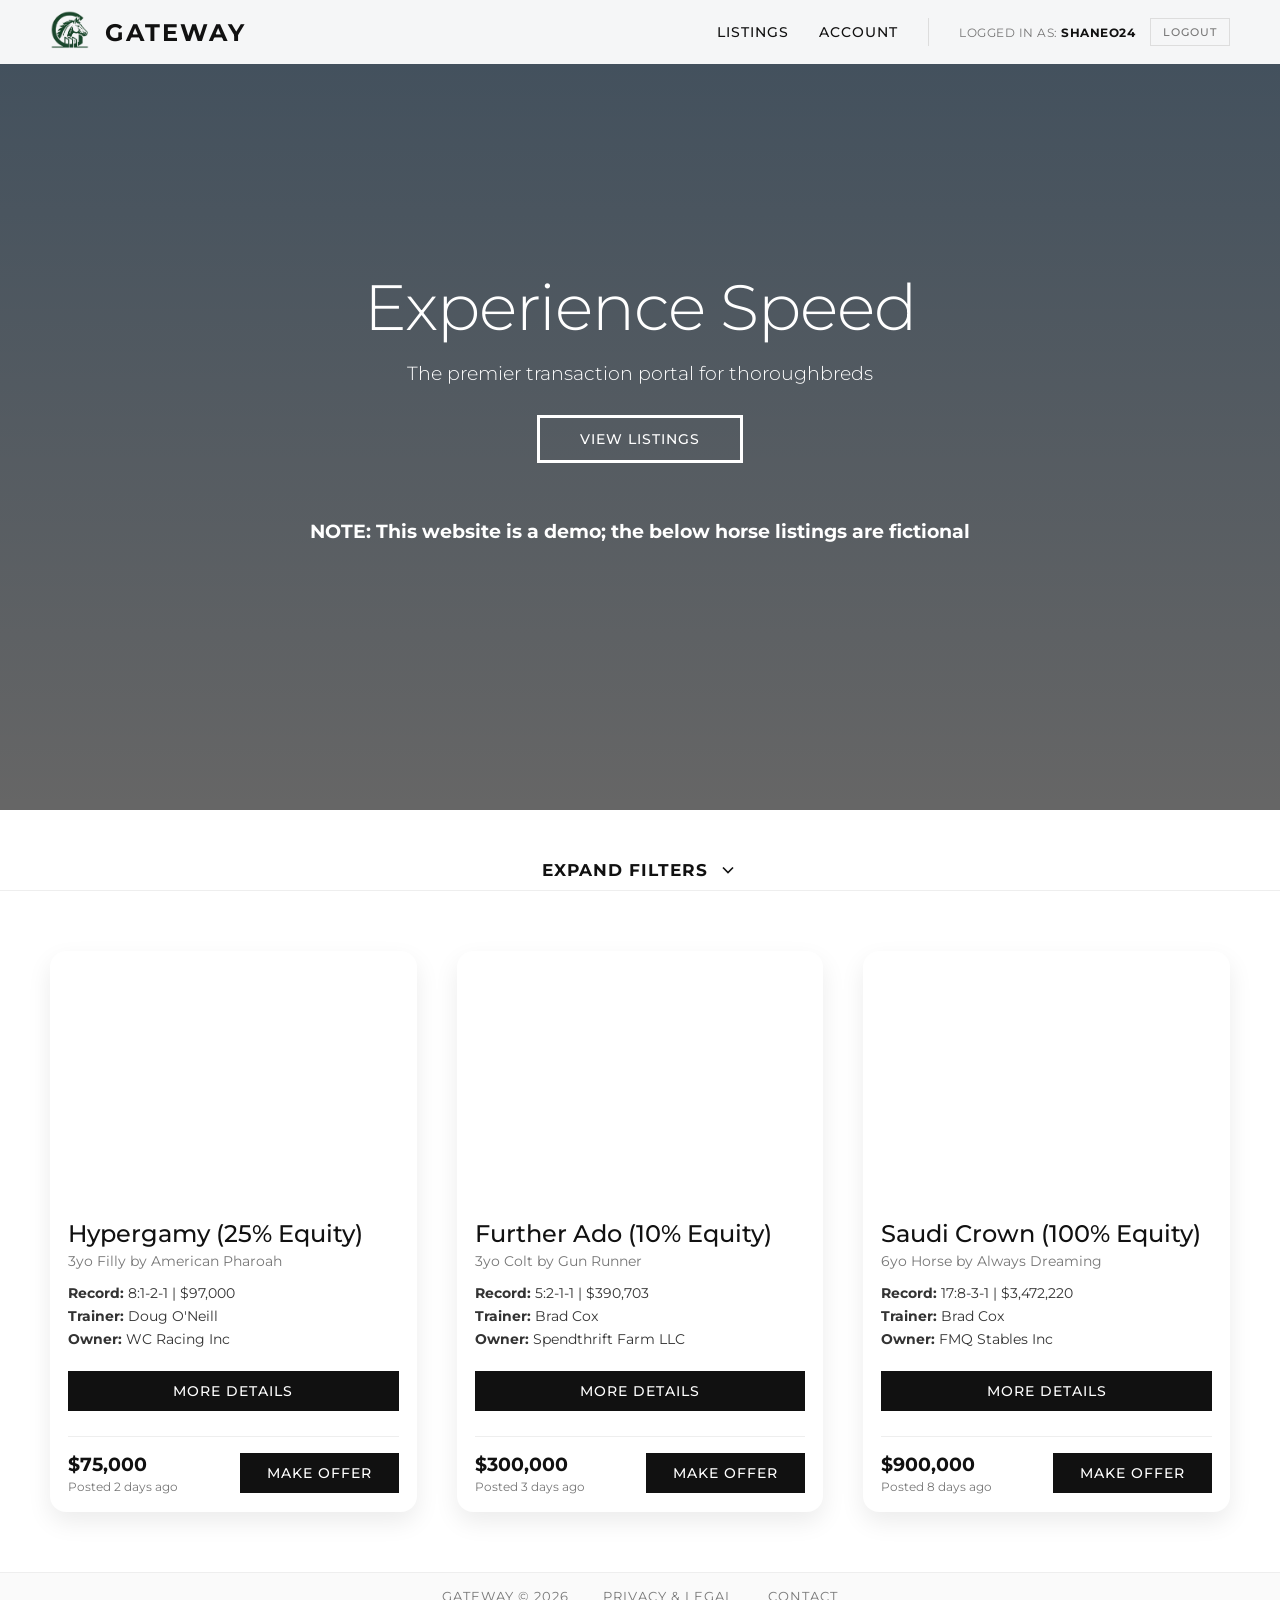
==== index.html @ f7ad6dd2 "Add files via upload" ====
<!DOCTYPE html>
<html lang="en">
<head>
    <meta charset="UTF-8">
    <meta name="viewport" content="width=device-width, initial-scale=1.0">
    <title>Gateway - The Thoroughbred Marketplace</title>
    <link href="https://fonts.googleapis.com/css2?family=Montserrat:wght@300;500;700&display=swap" rel="stylesheet">
    <link rel="stylesheet" href="style.css?v=2">
</head>
<body>
    <header>
        <div class="logo-container">
            <a href="index.html"><img src="gatewaylogo-notext.png" alt="Gateway Logo" class="site-logo"></a>
            <h1 class="brand-name">GATEWAY</h1>
        </div>
        <nav>
            <a href="#listings">Listings</a>
            <a href="account.html">Account</a>
			<div class="auth-status">
				<span class="user-greeting">Logged in as: <strong>Shaneo24</strong></span>
				<button class="logout-btn">Logout</button>
			</div>
        </nav>
    </header>

    <section class="hero">
        <div class="hero-content">
            <h2>Experience Speed</h2>
            <p>The premier transaction portal for thoroughbreds</p>
            <a href="#listings"><button class="hero-btn">View Listings</button></a>
			<br>
			<br>
			<br>
			<br>
			<h3>NOTE: This website is a demo; the below horse listings are fictional</h3>
        </div>
    </section>

	<section id="listings" class="filters-wrapper">
		<button class="filters-toggle" id="filters-toggle">
			<h3><span>Expand Filters</span></h3>
			<svg class="chevron" viewBox="0 0 24 24" width="20" height="20" stroke="currentColor" stroke-width="2" fill="none"><polyline points="6 9 12 15 18 9"></polyline></svg>
        </button>
	
		<div class="filters-container" id="filters-content">
			<div class="filter-group">
				<span class="filter-title">Age</span>
				<div class="checkbox-group">
					<label><input type="checkbox" name="age" value="yearling"> Yearlings</label>
					<label><input type="checkbox" name="age" value="2yo"> 2-Year-Olds</label>
					<label><input type="checkbox" name="age" value="3yo"> 3-Year-Olds</label>
					<label><input type="checkbox" name="age" value="older"> 4 & Older</label>
				</div>
			</div>

			<div class="filter-group">
				<span class="filter-title">Gender</span>
				<div class="checkbox-group">
					<label><input type="checkbox" name="gender" value="male"> Colt/Horse</label>
					<label><input type="checkbox" name="gender" value="female"> Filly/Mare</label>
					<label><input type="checkbox" name="gender" value="gelding"> Gelding</label>
				</div>
			</div>
			
			<div class="filter-group">
				<span class="filter-title">Selling As</span>
				<div class="checkbox-group">
					<label><input type="checkbox" name="type" value="hora"> Horse of Racing Age</label>
					<label><input type="checkbox" name="type" value="yearling"> Yearling</label>
					<label><input type="checkbox" name="type" value="2yoIT"> 2yo in Training</label>
					<label><input type="checkbox" name="type" value="broodmare"> Broodmare</label>
				</div>
			</div>

			<div class="filter-group">
				<span class="filter-title">Asking Price</span>
				<div class="checkbox-group">
					<label><input type="checkbox" name="price" value="under50k"> Under $50,000</label>
					<label><input type="checkbox" name="price" value="50k-100k"> $50,000 - $100,000</label>
					<label><input type="checkbox" name="price" value="100k-200k"> $100,000 - $200,000</label>
					<label><input type="checkbox" name="price" value="over200k"> Over $200,000</label>
				</div>
			</div>
		
			<div class="filter-action">
				<button class="filter-btn" id="apply-btn">Apply Filters</button>
				<button class="clear-btn" id="clear-btn">Clear Filters</button>
			</div>
		</div>

    </section>

    <section class="listings">
        <div id="Hypergamy" class="card" data-age="3yo" data-gender="female" data-type="hora" data-price="50k-100k">
            <div class="card-img" style="background-image: url('https://paulickreport.com/.image/c_fill,w_1200,h_900,g_faces:center/MjE5NDAxMzU3NjE3MDEzODMw/unnamed.jpg'); background-size: cover;"></div>
            <div class="card-content">
                <h3>Hypergamy (25% Equity)</h3>
                <p class="specs">3yo Filly by American Pharoah</p>
                <div class="details">
                    <span><strong>Record:</strong> 8:1-2-1 | $97,000</span>
                    <span><strong>Trainer:</strong> Doug O'Neill</span>
					<span><strong>Owner:</strong> WC Racing Inc<br><br></span>
					<button class="bid-btn" onclick="window.location.href='hypergamy.html'">More Details</button>
                </div>
                <div class="card-footer">
                    <div class="price">$75,000 <span class="time">Posted 2 days ago</span></div>
                    <button class="bid-btn" onclick="window.location.href='hypergamy.html#make-offer'">Make Offer</button>
                </div>
            </div>
        </div>

        <div id="Further Ado" class="card" data-age="3yo" data-gender="male" data-type="hora" data-price="over200k">
            <div class="card-img" style="background-image: url('https://www.thoroughbreddailynews.com/wp-content/uploads/2025/10/FurtherAdo_PRINT_CoadyMedia.jpg'); background-size: cover;"></div>
            <div class="card-content">
                <h3>Further Ado (10% Equity)</h3>
                <p class="specs">3yo Colt by Gun Runner</p>
                <div class="details">
                    <span><strong>Record:</strong> 5:2-1-1 | $390,703</span>
                    <span><strong>Trainer:</strong> Brad Cox</span>
					<span><strong>Owner:</strong> Spendthrift Farm LLC<br><br></span>
					<button class="bid-btn">More Details</button>
                </div>
                <div class="card-footer">
                    <div class="price">$300,000 <span class="time">Posted 3 days ago</span></div>
                    <button class="bid-btn">Make Offer</button>
                </div>
            </div>
        </div>

        <div id="Saudi Crown" class="card" data-age="older" data-gender="male" data-type="hora" data-price="over200k">
            <div class="card-img" style="background-image: url('https://www.thoroughbreddailynews.com/wp-content/uploads/2023/10/Saudi-Crown-PA-Derby-SA6_6053-Sarah-Andrew.jpg'); background-size: cover;"></div>
            <div class="card-content">
                <h3>Saudi Crown (100% Equity)</h3>
                <p class="specs">6yo Horse by Always Dreaming</p>
                <div class="details">
                    <span><strong>Record:</strong> 17:8-3-1 | $3,472,220</span>
                    <span><strong>Trainer:</strong> Brad Cox</span>
					<span><strong>Owner:</strong> FMQ Stables Inc<br><br></span>
					<button class="bid-btn">More Details</button>
                </div>
                <div class="card-footer">
                    <div class="price">$900,000 <span class="time">Posted 8 days ago</span></div>
                    <button class="bid-btn">Make Offer</button>
                </div>
            </div>
        </div>
		
    </section>

    <footer>
        <div class="footer-links">
            <a href="#">Gateway © 2026</a>
            <a href="#">Privacy & Legal</a>
            <a href="#">Contact</a>
        </div>
    </footer>
	<script src="script.js?v=2"></script>
</body>
</html>
---- style.css ----
/* --- Global Styles & Reset --- */
* {
    margin: 0;
    padding: 0;
    box-sizing: border-box;
}

body {
    /* Using the new sleek font */
    font-family: 'Montserrat', sans-serif;
    background-color: #ffffff; /* Pure white */
    color: #111; /* Almost black */
    -webkit-font-smoothing: antialiased;
}

/* --- Header & Navigation --- */
header {
    display: flex;
    justify-content: space-between;
    align-items: center;
    padding: 10px 50px;
    background-color: rgba(255, 255, 255, 0.95);
    position: fixed; /* Keeps header at the top when scrolling */
    width: 100%;
    z-index: 100;
}

.logo-container {
    display: flex;
    align-items: center;
    gap: 15px;
}

.site-logo {
    height: 40px;
    width: auto;
    object-fit: contain;
}

.brand-name {
    font-weight: 700;
    font-size: 1.5rem;
    letter-spacing: 2px;
}

nav a {
    text-decoration: none;
    color: #111;
    margin-left: 30px;
    font-size: 0.85rem;
    font-weight: 500;
    text-transform: uppercase;
    letter-spacing: 1px;
    transition: color 0.3s ease;
}

nav a:hover {
    color: #777;
}

/* Update the nav to use flexbox for perfect alignment */
nav {
    display: flex;
    align-items: center;
}

/* The container for the login info */
.auth-status {
    display: flex;
    align-items: center;
    gap: 15px;
    margin-left: 30px;
    padding-left: 30px;
    border-left: 1px solid #ddd; /* Adds a clean vertical separator line */
}

/* The "Logged in as: Shane" text */
.user-greeting {
    font-size: 0.75rem;
    color: #777;
    text-transform: uppercase;
    letter-spacing: 0.5px;
}

.user-greeting strong {
    color: #111;
    font-weight: 700;
}

/* The sleek logout button */
.logout-btn {
    background-color: transparent;
    color: #777;
    border: 1px solid #ddd;
    padding: 6px 12px;
    font-family: inherit;
    font-size: 0.7rem;
    font-weight: 500;
    text-transform: uppercase;
    letter-spacing: 1px;
    cursor: pointer;
    transition: all 0.3s ease;
}

.logout-btn:hover {
    color: #111;
    border-color: #111;
}

/* --- Hero Section --- */
.hero {
    /* Massive edge-to-edge image */
    height: 90vh; 
    background: linear-gradient(rgba(0, 20, 38, 0.75), rgba(0, 0, 0, 0.6)), 
                url('https://static.americasbestracing.net/s3fs-public/styles/large_hero_16_9/public/article/z20241102_charles%20toler_eclipsesportswire_13535.jpg?itok=at6Zv8Zp&c=78c9eab378dc95c158e153fdfc81989d') center/cover;
    display: flex;
    align-items: center;
    justify-content: center;
    text-align: center;
    color: white;
}

.hero-content h2 {
    font-size: 4rem;
    font-weight: 300;
    margin-bottom: 15px;
    letter-spacing: -1px;
}

.hero-content p {
    font-size: 1.2rem;
    font-weight: 300;
    margin-bottom: 30px;
}

.hero-btn {
    background-color: transparent;
    color: white;
    border: 3px solid white;
    padding: 12px 40px;
    font-family: inherit;
    font-weight: 500;
    font-size: 0.9rem;
    text-transform: uppercase;
    letter-spacing: 1px;
    cursor: pointer;
    transition: all 0.3s ease;
}

.hero-btn:hover {
    background-color: white;
    color: black;
}

/* --- Filters Section --- */
.filters-wrapper {
    max-width: 1400px;
    margin: 40px auto 0 auto;
    border-bottom: 1px solid #eee;
}

.filters-toggle {
    width: 100%;
    background: transparent;
    border: none;
    display: flex;
    justify-content: center; /* Centers the button text */
    align-items: center;
    gap: 10px;
    padding: 10px 0 10px 0;
    font-family: inherit;
    font-size: 0.9rem;
    font-weight: 500;
    text-transform: uppercase;
    letter-spacing: 1px;
    cursor: pointer;
    color: #111;
    transition: background-color 0.3s;
}

.chevron {
    transition: transform 0.3s ease; /* Makes the arrow spin smoothly */
}

/* This class flips the arrow upside down when the menu is open */
.filters-toggle.active .chevron {
    transform: rotate(180deg);
}

.filters-container {
    display: flex;
    justify-content: center;
    gap: 60px;
    background-color: #ffffff;
    
    /* These three lines handle the smooth sliding animation */
    max-height: 0; 
    padding: 0 40px; 
    overflow: hidden; 
    transition: max-height 0.4s ease, padding 0.4s ease;
}

/* This class expands the menu when added by JavaScript */
.filters-container.open {
    max-height: 500px; /* Arbitrary large number to let it expand fully */
    padding: 40px; 
}

/* ... Keep all your existing .filter-group, .checkbox-group, and button styles exactly the same below here! ... */
.filter-group {
    display: flex;
    flex-direction: column;
}

.filter-title {
    font-size: 0.8rem;
    font-weight: 700;
    text-transform: uppercase;
    letter-spacing: 1px;
    margin-bottom: 15px;
    color: #777;
}

.checkbox-group {
    display: flex;
    flex-direction: column;
    gap: 12px;
}

.checkbox-group label {
    font-size: 0.9rem;
    color: #111;
    cursor: pointer;
    display: flex;
    align-items: center;
    gap: 10px;
}

.checkbox-group input[type="checkbox"] {
    accent-color: #111; 
    width: 14px;
    height: 14px;
}

.filter-action {
    display: flex;
    flex-direction: column; 
    align-items: center; 
    justify-content: flex-end; 
    gap: 10px; 
    margin-bottom: 8px; 
}

.filter-btn {
    background-color: #f4f4f4;
    color: #111;
    border: none;
    padding: 10px 30px;
    font-family: inherit;
    font-weight: 500;
    font-size: 0.85rem;
    text-transform: uppercase;
    letter-spacing: 1px;
    cursor: pointer;
    transition: background-color 0.3s;
}

.filter-btn:hover {
    background-color: #e0e0e0;
}

.clear-btn {
    background-color: transparent;
    color: #777;
    border: none;
    padding: 0;
    font-family: inherit;
    font-weight: 500;
    font-size: 0.75rem;
    text-transform: uppercase;
    letter-spacing: 1px;
    cursor: pointer;
    text-decoration: underline;
    visibility: hidden; 
    opacity: 0; 
    transition: opacity 0.3s ease, color 0.3s;
}

.clear-btn:hover {
    color: #111;
}

/* --- Horse Listings Grid --- */
.listings {
    display: grid;
    grid-template-columns: repeat(auto-fill, minmax(350px, 1fr));
    gap: 40px;
    padding: 60px 50px;
    max-width: 1400px;
    margin: 0 auto;
}

.card {
    background-color: #fff;
    border-radius: 16px; /* Brings back the rounded corners */
    overflow: hidden; /* Ensures the horse images stay inside the rounded corners */
    box-shadow: 0 10px 25px rgba(0,0,0,0.08); /* Brings back the soft, floating shadow */
    display: flex;
    flex-direction: column;
    border: none; /* Removes the flat line border */
    transition: transform 0.3s ease, box-shadow 0.3s ease, opacity 0.3s ease; /* Adds a smooth animation for hover */
	opacity: 1;
	transform: scale(1);
}

/* Optional: Adds a nice floating effect when the user hovers over a horse */
.card:hover {
    transform: translateY(-5px);
    box-shadow: 0 15px 35px rgba(0,0,0,0.12);
}

.card.fade-out {
	opacity: 0;
	transform: scale(0.8);
}

.card-content {
    padding: 18px; /* Brings back the padding so the text doesn't touch the edges */
}

.card-img {
    height: 250px;
    width: 100%;
    background-size: cover;
    background-position: center;
}

.card-content h3 {
    font-size: 1.5rem;
    font-weight: 500;
    margin-bottom: 5px;
}

.specs {
    font-size: 0.85rem;
    color: #777;
    margin-bottom: 15px;
}

.details {
    display: flex;
    flex-direction: column;
    gap: 5px;
    font-size: 0.9rem;
    margin-bottom: 25px;
    color: #333;
}

.card-footer {
    display: flex;
    justify-content: space-between;
    align-items: center;
    border-top: 1px solid #eee;
    padding-top: 15px;
}

.price {
    font-weight: 700;
    font-size: 1.2rem;
    display: flex;
    flex-direction: column;
}

.time {
    font-size: 0.75rem;
    font-weight: 400;
    color: #777;
    margin-top: 3px;
}

.bid-btn {
    background-color: #111;
    color: white;
    border: 2px solid #111;
    padding: 10px 25px;
    font-family: inherit;
    font-weight: 500;
    font-size: 0.85rem;
    text-transform: uppercase;
    letter-spacing: 1px;
    cursor: pointer;
    transition: all 0.3s ease;
}

.bid-btn:hover {
    background-color: transparent;
    color: #111;
}

/* --- Footer --- */
footer {
    padding: 13px 13px;
    background-color: #fafafa;
    border-top: 1px solid #eee;
    text-align: center;
}

.footer-links a {
    text-decoration: none;
    color: #777;
    font-size: 0.8rem;
    margin: 0 15px;
    text-transform: uppercase;
    letter-spacing: 1px;
}

/* --- Account Page Styles --- */
.account-wrapper {
    max-width: 800px; /* Keeps the form from getting too wide on large screens */
    margin: 0 auto;
    padding: 120px 40px 80px 40px; /* Top padding accounts for the fixed header */
}

.account-header {
    margin-bottom: 40px;
    border-bottom: 2px solid #111;
    padding-bottom: 20px;
}

.account-header h2 {
    font-size: 2.5rem;
    font-weight: 300;
    color: #111;
    margin-bottom: 10px;
}

.account-header p {
    color: #777;
    font-size: 0.95rem;
}

.account-form-container {
    background-color: #fff;
}

.form-section {
    margin-bottom: 50px;
}

.form-section h3 {
    font-size: 1.2rem;
    font-weight: 700;
    text-transform: uppercase;
    letter-spacing: 1px;
    margin-bottom: 25px;
    color: #111;
}

/* 2-Column Grid for Inputs */
.input-grid {
    display: grid;
    grid-template-columns: 1fr 1fr;
    gap: 30px;
    margin-bottom: 25px;
}

.input-group {
    display: flex;
    flex-direction: column;
}

.input-group label {
    font-size: 0.8rem;
    font-weight: 700;
    color: #777;
    text-transform: uppercase;
    letter-spacing: 0.5px;
    margin-bottom: 8px;
}

/* Sleek, modern text inputs */
.input-group input {
    padding: 12px 15px;
    border: 1px solid #ddd;
    font-family: inherit;
    font-size: 1rem;
    color: #111;
    transition: border-color 0.3s;
    outline: none;
    background-color: #fafafa;
}

.input-group input:focus {
    border-color: #111; /* Sharp black border when typing */
    background-color: #fff;
}

.privacy-toggle {
    margin-top: 15px;
    padding: 15px 20px;
    background-color: #fafafa;
    border-left: 3px solid #111;
}

.privacy-toggle label,
.notification-masters label,
.checkbox-grid label {
    font-size: 0.9rem;
    color: #111;
    cursor: pointer;
    display: flex;
    align-items: center;
    gap: 10px;
}

/* Style all checkboxes on the account page */
.account-wrapper input[type="checkbox"] {
    accent-color: #111;
    width: 16px;
    height: 16px;
    cursor: pointer;
}

.notification-masters {
    display: flex;
    gap: 40px;
    margin-bottom: 30px;
    padding-bottom: 30px;
    border-bottom: 1px solid #eee;
}

.notification-details h4 {
    font-size: 0.9rem;
    font-weight: 500;
    color: #777;
    margin-bottom: 15px;
}

.checkbox-grid {
    display: grid;
    grid-template-columns: 1fr 1fr;
    gap: 15px;
}

/* Save Button */
.form-actions {
    display: flex;
    justify-content: flex-end;
    margin-top: 40px;
}

.save-btn {
    background-color: #111;
    color: white;
    border: 2px solid #111;
    padding: 12px 40px;
    font-family: inherit;
    font-weight: 500;
    font-size: 0.9rem;
    text-transform: uppercase;
    letter-spacing: 1px;
    cursor: pointer;
    transition: all 0.3s ease;
}

.save-btn:hover {
    background-color: transparent;
    color: #111;
}

/* --- Horse Profile Page Styles --- */
.profile-wrapper {
    max-width: 1400px;
    margin: 0 auto;
    padding: 120px 50px 80px 50px; /* Accounts for the fixed header */
}

.profile-grid {
    display: grid;
    grid-template-columns: 1.2fr 1fr; /* Image takes up slightly more space than the text */
    gap: 60px;
    align-items: start;
}

.profile-image-container {
    width: 100%;
}

.profile-image {
    width: 100%;
    height: auto;
    object-fit: cover;
    display: block;
    /* Keeping the image completely square/flat to match the Tesla vibe */
}

.profile-details {
    display: flex;
    flex-direction: column;
}

.profile-header {
    margin-bottom: 20px;
    border-bottom: 2px solid #111;
    padding-bottom: 15px;
}

.profile-header h2 {
    font-size: 3.5rem;
    font-weight: 300;
    color: #111;
    letter-spacing: -1px;
    margin-bottom: 5px;
}

.subtitle {
    font-size: 1.1rem;
    color: #777;
    text-transform: uppercase;
    letter-spacing: 1px;
}

.profile-price-block {
    display: flex;
    align-items: center;
    gap: 20px;
    margin-bottom: 30px;
}

.price-main {
    font-size: 2.5rem;
    font-weight: 700;
    color: #111;
}

.equity-badge {
    background-color: #f4f4f4;
    color: #111;
    padding: 8px 15px;
    font-size: 0.85rem;
    font-weight: 700;
    text-transform: uppercase;
    letter-spacing: 1px;
    border: 1px solid #ddd;
}

/* Specs List */
.specs-list {
    display: flex;
    flex-direction: column;
    margin-bottom: 20px;
}

.spec-item {
    display: flex;
    justify-content: space-between;
    padding: 15px 0;
    border-bottom: 1px solid #eee;
}

.spec-label {
    font-size: 0.9rem;
    font-weight: 700;
    color: #777;
    text-transform: uppercase;
    letter-spacing: 1px;
}

.spec-value {
    font-size: 1rem;
    font-weight: 500;
    color: #111;
    text-align: right;
}

/* Action Buttons */
.profile-actions {
    display: flex;
    flex-direction: column;
    gap: 15px;
}

.primary-btn {
    width: 100%;
    background-color: #111;
    color: white;
    border: 2px solid #111;
    padding: 10px 0;
    font-family: inherit;
    font-weight: 700;
    font-size: 1rem;
    text-transform: uppercase;
    letter-spacing: 1.5px;
    cursor: pointer;
    transition: all 0.3s ease;
}

.primary-btn:hover {
    background-color: transparent;
    color: #111;
}

.secondary-btn {
    width: 100%;
    background-color: transparent;
    color: #111;
    border: 1px solid #ddd;
    padding: 18px 0;
    font-family: inherit;
    font-weight: 500;
    font-size: 0.9rem;
    text-transform: uppercase;
    letter-spacing: 1px;
    cursor: pointer;
    transition: all 0.3s ease;
}

.secondary-btn:hover {
    border-color: #111;
    background-color: #fafafa;
}

/* Make it stack cleanly on smaller screens */
@media (max-width: 900px) {
    .profile-grid {
        display: flex; 
        flex-direction: column;
        gap: 40px;
    }
    
    /* This forces the text to the top on mobile */
    .profile-details {
        order: 1; 
    }
    
    /* This pushes the image and documents below the text */
    .profile-image-container {
        order: 2; 
    }
}

/* --- Documents Accordion Styles --- */
.documents-section {
    margin-top: 20px;
}

.accordion-item {
    border-bottom: 1px solid #eee;
}

.accordion-header {
    width: 100%;
    display: flex;
    justify-content: space-between;
    align-items: center;
    background: transparent;
    border: none;
    padding: 20px 0;
    font-family: inherit;
    font-size: 0.95rem;
    font-weight: 700;
    text-transform: uppercase;
    letter-spacing: 1px;
    color: #111;
    cursor: pointer;
    transition: color 0.3s;
}

.accordion-header:hover {
    color: #777;
}

.accordion-header .chevron {
    transition: transform 0.3s ease;
}

.accordion-header.active .chevron {
    transform: rotate(180deg);
}

.accordion-content {
    max-height: 0;
    overflow: hidden;
    transition: max-height 0.4s ease, padding 0.4s ease;
}

.accordion-content.open {
    max-height: 500px; /* Expands to show the files */
    padding-bottom: 20px;
}

/* Mock File Styling */
.mock-file {
    display: flex;
    justify-content: space-between;
    align-items: center;
    background-color: #fafafa;
    border: 1px solid #ddd;
    padding: 15px 20px;
    margin-top: 10px;
    transition: border-color 0.3s ease, background-color 0.3s ease;
}

.mock-file:hover {
    border-color: #111;
    background-color: #fff;
}

.file-info {
    display: flex;
    align-items: center;
    gap: 15px;
}

.file-icon {
    font-size: 1.2rem;
}

.file-name {
    font-size: 0.9rem;
    font-weight: 500;
    color: #333;
}

.file-view {
    font-size: 0.8rem;
    font-weight: 700;
    text-transform: uppercase;
    letter-spacing: 1px;
    color: #111;
    text-decoration: none;
    border-bottom: 1px solid #111;
    padding-bottom: 2px;
}

.file-view:hover {
    color: #777;
    border-bottom-color: #777;
}

/* --- Profile Contact Box --- */
.profile-contact-box {
    margin-top: 40px;
    padding: 25px;
    background-color: #fafafa;
    border: 1px solid #eee;
    border-left: 3px solid #111; /* Signature stark black accent line */
}

.profile-contact-box h4 {
    font-size: 1rem;
    font-weight: 700;
    text-transform: uppercase;
    letter-spacing: 1px;
    color: #111;
    margin-bottom: 10px;
}

.profile-contact-box p {
    font-size: 0.95rem;
    color: #555;
    line-height: 1.5;
    margin-bottom: 20px;
}

.profile-contact-box strong {
    color: #111;
}

/* Styled to look like a crisp, clickable text link instead of a bulky button */
.email-link {
    display: inline-block;
    color: #111;
    font-size: 0.9rem;
    font-weight: 700;
    text-transform: uppercase;
    letter-spacing: 1px;
    text-decoration: none;
    border-bottom: 2px solid #111;
    padding-bottom: 2px;
    transition: color 0.3s ease, border-color 0.3s ease;
}

.email-link:hover {
    color: #777;
    border-bottom-color: #777;
}

/* --- Profile Description Text --- */
.profile-description {
    margin-bottom: 20px; 
    background-color: #fafafa; /* Very subtle light gray background */
    padding: 10px 10px; /* Adds breathing room inside the box */
    border: 1px solid #eeeeee; /* A crisp, faint border to define the edges */
}

.profile-description ul {
    padding-left: 20px; /* Brings back the space for the bullets */
}

.profile-description li {
    font-size: 1rem;
    line-height: 1.6;
    color: #555;
    margin-bottom: 8px; /* Spaces the bullet points out nicely */
}

/* --- Expense Estimates Section --- */
.expense-estimates {
    margin-top: 40px;
    background-color: #fafafa;
    border: 1px solid #eee;
    padding: 30px;
}

.expense-estimates h3 {
    font-size: 1.1rem;
    font-weight: 700;
    text-transform: uppercase;
    letter-spacing: 1px;
    color: #111;
    margin-bottom: 20px;
    border-bottom: 2px solid #111;
    padding-bottom: 10px;
}

.expense-list {
    display: flex;
    flex-direction: column;
}

.expense-item {
    display: flex;
    justify-content: space-between;
    padding: 12px 0;
    border-bottom: 1px solid #ddd;
}

.expense-item.total {
    margin-top: 10px;
    border-top: 2px solid #111;
    border-bottom: none;
    padding-top: 15px;
}

.expense-item.total .expense-label,
.expense-item.total .expense-value {
    font-weight: 700;
    color: #111;
    font-size: 1.1rem;
}

.expense-label {
    font-size: 0.95rem;
    font-weight: 500;
    color: #555;
}

.expense-value {
    font-size: 0.95rem;
    font-weight: 700;
    color: #111;
}

.expense-note {
    margin-top: 20px;
    font-size: 0.8rem;
    color: #777;
    font-style: italic;
    line-height: 1.4;
}

/* --- Mobile Layout Fixes --- */
@media (max-width: 850px) {
    
    /* 1. Fix the Header & Navbar */
    header {
        flex-direction: column; 
        padding: 20px;
        gap: 15px;
    }

    nav {
        flex-wrap: wrap; 
        justify-content: center;
        gap: 15px;
    }

    .auth-status {
        margin-left: 0;
        padding-left: 0;
        border-left: none; 
        border-top: 1px solid #eee; 
        padding-top: 15px;
        width: 100%;
        justify-content: center;
    }

	.hero-content {
		padding-top: 60px;
	}
	
	.profile-wrapper, .account-wrapper {
		padding-top: 200px;
	}
	
	.filters-container {
		flex-direction: column;
		gap: 30px;
	}
	
	.filters-container.open {
		max-height: 1500px;
		padding: 30px;
	}
	
    /* 2. Center the Horse Cards (Without resizing them) */
    .listings {
        justify-content: center; /* Ensures the cards stay perfectly in the middle */
        padding: 40px 10px; /* Shrinks the side padding so it stops pushing the cards right */
    }
}
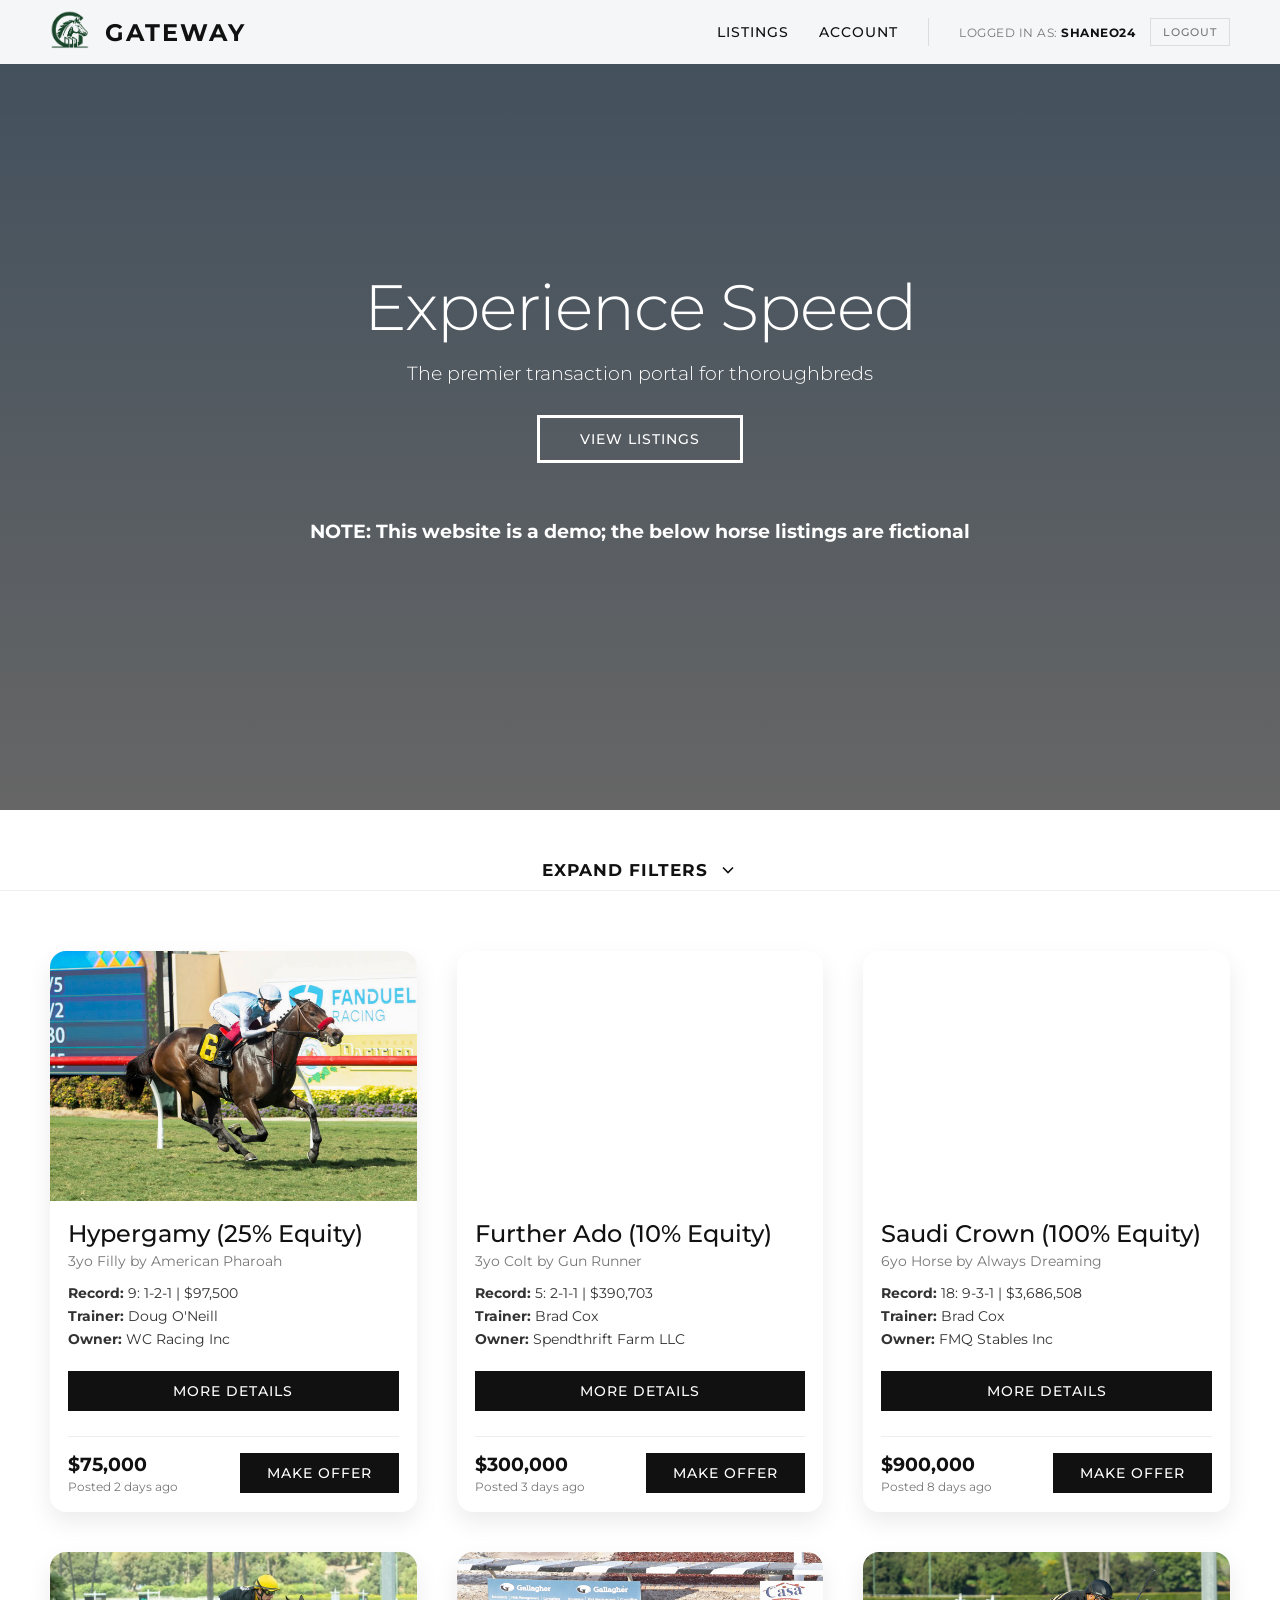
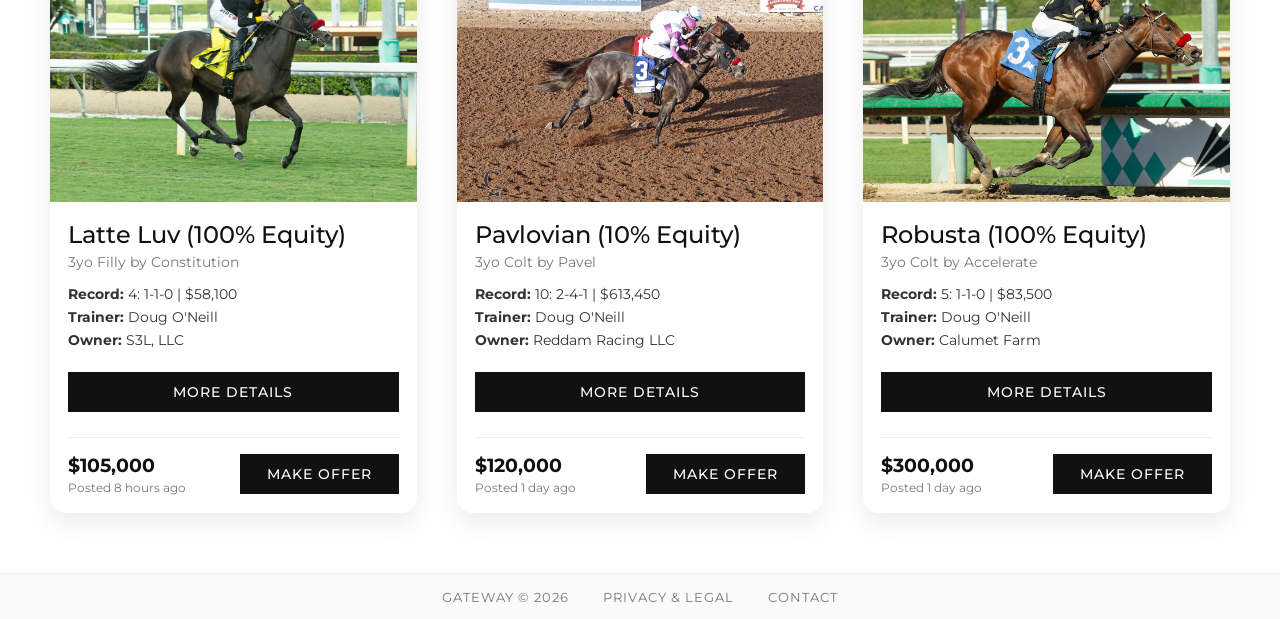
==== commit 917d15ee: "Add files via upload" ====
--- a/index.html
+++ b/index.html
@@ -5,7 +5,7 @@
     <meta name="viewport" content="width=device-width, initial-scale=1.0">
     <title>Gateway - The Thoroughbred Marketplace</title>
     <link href="https://fonts.googleapis.com/css2?family=Montserrat:wght@300;500;700&display=swap" rel="stylesheet">
-    <link rel="stylesheet" href="style.css?v=2">
+    <link rel="stylesheet" href="style.css?v=6">
 </head>
 <body>
     <header>
@@ -92,12 +92,12 @@
 
     <section class="listings">
         <div id="Hypergamy" class="card" data-age="3yo" data-gender="female" data-type="hora" data-price="50k-100k">
-            <div class="card-img" style="background-image: url('https://paulickreport.com/.image/c_fill,w_1200,h_900,g_faces:center/MjE5NDAxMzU3NjE3MDEzODMw/unnamed.jpg'); background-size: cover;"></div>
+            <div class="card-img" style="background-image: url('Hypergamy.jpg'); background-size: cover;"></div>
             <div class="card-content">
                 <h3>Hypergamy (25% Equity)</h3>
                 <p class="specs">3yo Filly by American Pharoah</p>
                 <div class="details">
-                    <span><strong>Record:</strong> 8:1-2-1 | $97,000</span>
+                    <span><strong>Record:</strong> 9: 1-2-1 | $97,500</span>
                     <span><strong>Trainer:</strong> Doug O'Neill</span>
 					<span><strong>Owner:</strong> WC Racing Inc<br><br></span>
 					<button class="bid-btn" onclick="window.location.href='hypergamy.html'">More Details</button>
@@ -115,14 +115,14 @@
                 <h3>Further Ado (10% Equity)</h3>
                 <p class="specs">3yo Colt by Gun Runner</p>
                 <div class="details">
-                    <span><strong>Record:</strong> 5:2-1-1 | $390,703</span>
+                    <span><strong>Record:</strong> 5: 2-1-1 | $390,703</span>
                     <span><strong>Trainer:</strong> Brad Cox</span>
 					<span><strong>Owner:</strong> Spendthrift Farm LLC<br><br></span>
-					<button class="bid-btn">More Details</button>
+					<button class="bid-btn" onclick="window.location.href='further-ado.html'">More Details</button>
                 </div>
                 <div class="card-footer">
                     <div class="price">$300,000 <span class="time">Posted 3 days ago</span></div>
-                    <button class="bid-btn">Make Offer</button>
+                    <button class="bid-btn" onclick="window.location.href='further-ado.html#make-offer'">Make Offer</button>
                 </div>
             </div>
         </div>
@@ -133,14 +133,68 @@
                 <h3>Saudi Crown (100% Equity)</h3>
                 <p class="specs">6yo Horse by Always Dreaming</p>
                 <div class="details">
-                    <span><strong>Record:</strong> 17:8-3-1 | $3,472,220</span>
+                    <span><strong>Record:</strong> 18: 9-3-1 | $3,686,508</span>
                     <span><strong>Trainer:</strong> Brad Cox</span>
 					<span><strong>Owner:</strong> FMQ Stables Inc<br><br></span>
-					<button class="bid-btn">More Details</button>
+					<button class="bid-btn" onclick="window.location.href='saudi-crown.html'">More Details</button>
                 </div>
                 <div class="card-footer">
                     <div class="price">$900,000 <span class="time">Posted 8 days ago</span></div>
-                    <button class="bid-btn">Make Offer</button>
+                    <button class="bid-btn" onclick="window.location.href='saudi-crown.html#make-offer'">Make Offer</button>
+                </div>
+            </div>
+        </div>
+		
+		<div id="Latte Luv" class="card" data-age="3yo" data-gender="female" data-type="hora" data-price="100k-200k">
+            <div class="card-img" style="background-image: url('Latte Luv.jpg'); background-size: cover;"></div>
+            <div class="card-content">
+                <h3>Latte Luv (100% Equity)</h3>
+                <p class="specs">3yo Filly by Constitution</p>
+                <div class="details">
+                    <span><strong>Record:</strong> 4: 1-1-0 | $58,100</span>
+                    <span><strong>Trainer:</strong> Doug O'Neill</span>
+					<span><strong>Owner:</strong> S3L, LLC<br><br></span>
+					<button class="bid-btn" onclick="window.location.href='latte-luv.html'">More Details</button>
+                </div>
+                <div class="card-footer">
+                    <div class="price">$105,000 <span class="time">Posted 8 hours ago</span></div>
+                    <button class="bid-btn" onclick="window.location.href='latte-luv.html#make-offer'">Make Offer</button>
+                </div>
+            </div>
+        </div>
+		
+		<div id="Pavlovian" class="card" data-age="3yo" data-gender="male" data-type="hora" data-price="100k-200k">
+            <div class="card-img" style="background-image: url('Pavlovian.jpg'); background-size: cover;"></div>
+            <div class="card-content">
+                <h3>Pavlovian (10% Equity)</h3>
+                <p class="specs">3yo Colt by Pavel</p>
+                <div class="details">
+                    <span><strong>Record:</strong> 10: 2-4-1 | $613,450</span>
+                    <span><strong>Trainer:</strong> Doug O'Neill</span>
+					<span><strong>Owner:</strong> Reddam Racing LLC<br><br></span>
+					<button class="bid-btn" onclick="window.location.href='pavlovian.html'">More Details</button>
+                </div>
+                <div class="card-footer">
+                    <div class="price">$120,000 <span class="time">Posted 1 day ago</span></div>
+                    <button class="bid-btn" onclick="window.location.href='pavlovian.html#make-offer'">Make Offer</button>
+                </div>
+            </div>
+        </div>
+		
+		<div id="Robusta" class="card" data-age="3yo" data-gender="male" data-type="hora" data-price="over200k">
+            <div class="card-img" style="background-image: url('Robusta.jpg'); background-size: cover;"></div>
+            <div class="card-content">
+                <h3>Robusta (100% Equity)</h3>
+                <p class="specs">3yo Colt by Accelerate</p>
+                <div class="details">
+                    <span><strong>Record:</strong> 5: 1-1-0 | $83,500</span>
+                    <span><strong>Trainer:</strong> Doug O'Neill</span>
+					<span><strong>Owner:</strong> Calumet Farm<br><br></span>
+					<button class="bid-btn" onclick="window.location.href='robusta.html'">More Details</button>
+                </div>
+                <div class="card-footer">
+                    <div class="price">$300,000 <span class="time">Posted 1 day ago</span></div>
+                    <button class="bid-btn" onclick="window.location.href='robusta.html#make-offer'">Make Offer</button>
                 </div>
             </div>
         </div>
@@ -154,6 +208,6 @@
             <a href="#">Contact</a>
         </div>
     </footer>
-	<script src="script.js?v=2"></script>
+	<script src="script.js?v=6"></script>
 </body>
 </html>
--- a/style.css
+++ b/style.css
@@ -3,6 +3,10 @@
     margin: 0;
     padding: 0;
     box-sizing: border-box;
+}
+
+html {
+	scroll-behavior: smooth;
 }
 
 body {
@@ -973,17 +977,21 @@
 /* --- Mobile Layout Fixes --- */
 @media (max-width: 850px) {
     
+	html {
+		scroll-padding-top: 180px;
+	}
+	
     /* 1. Fix the Header & Navbar */
     header {
         flex-direction: column; 
-        padding: 20px;
-        gap: 15px;
+        padding: 10px 15px;
+        gap: 8px;
     }
 
     nav {
         flex-wrap: wrap; 
         justify-content: center;
-        gap: 15px;
+        gap: 10px;
     }
 
     .auth-status {
@@ -991,17 +999,13 @@
         padding-left: 0;
         border-left: none; 
         border-top: 1px solid #eee; 
-        padding-top: 15px;
+        padding-top: 10px;
         width: 100%;
         justify-content: center;
     }
 
-	.hero-content {
-		padding-top: 60px;
-	}
-	
-	.profile-wrapper, .account-wrapper {
-		padding-top: 200px;
+	.hero-content, .profile-wrapper, .account-wrapper {
+		padding-top: 180px;
 	}
 	
 	.filters-container {
